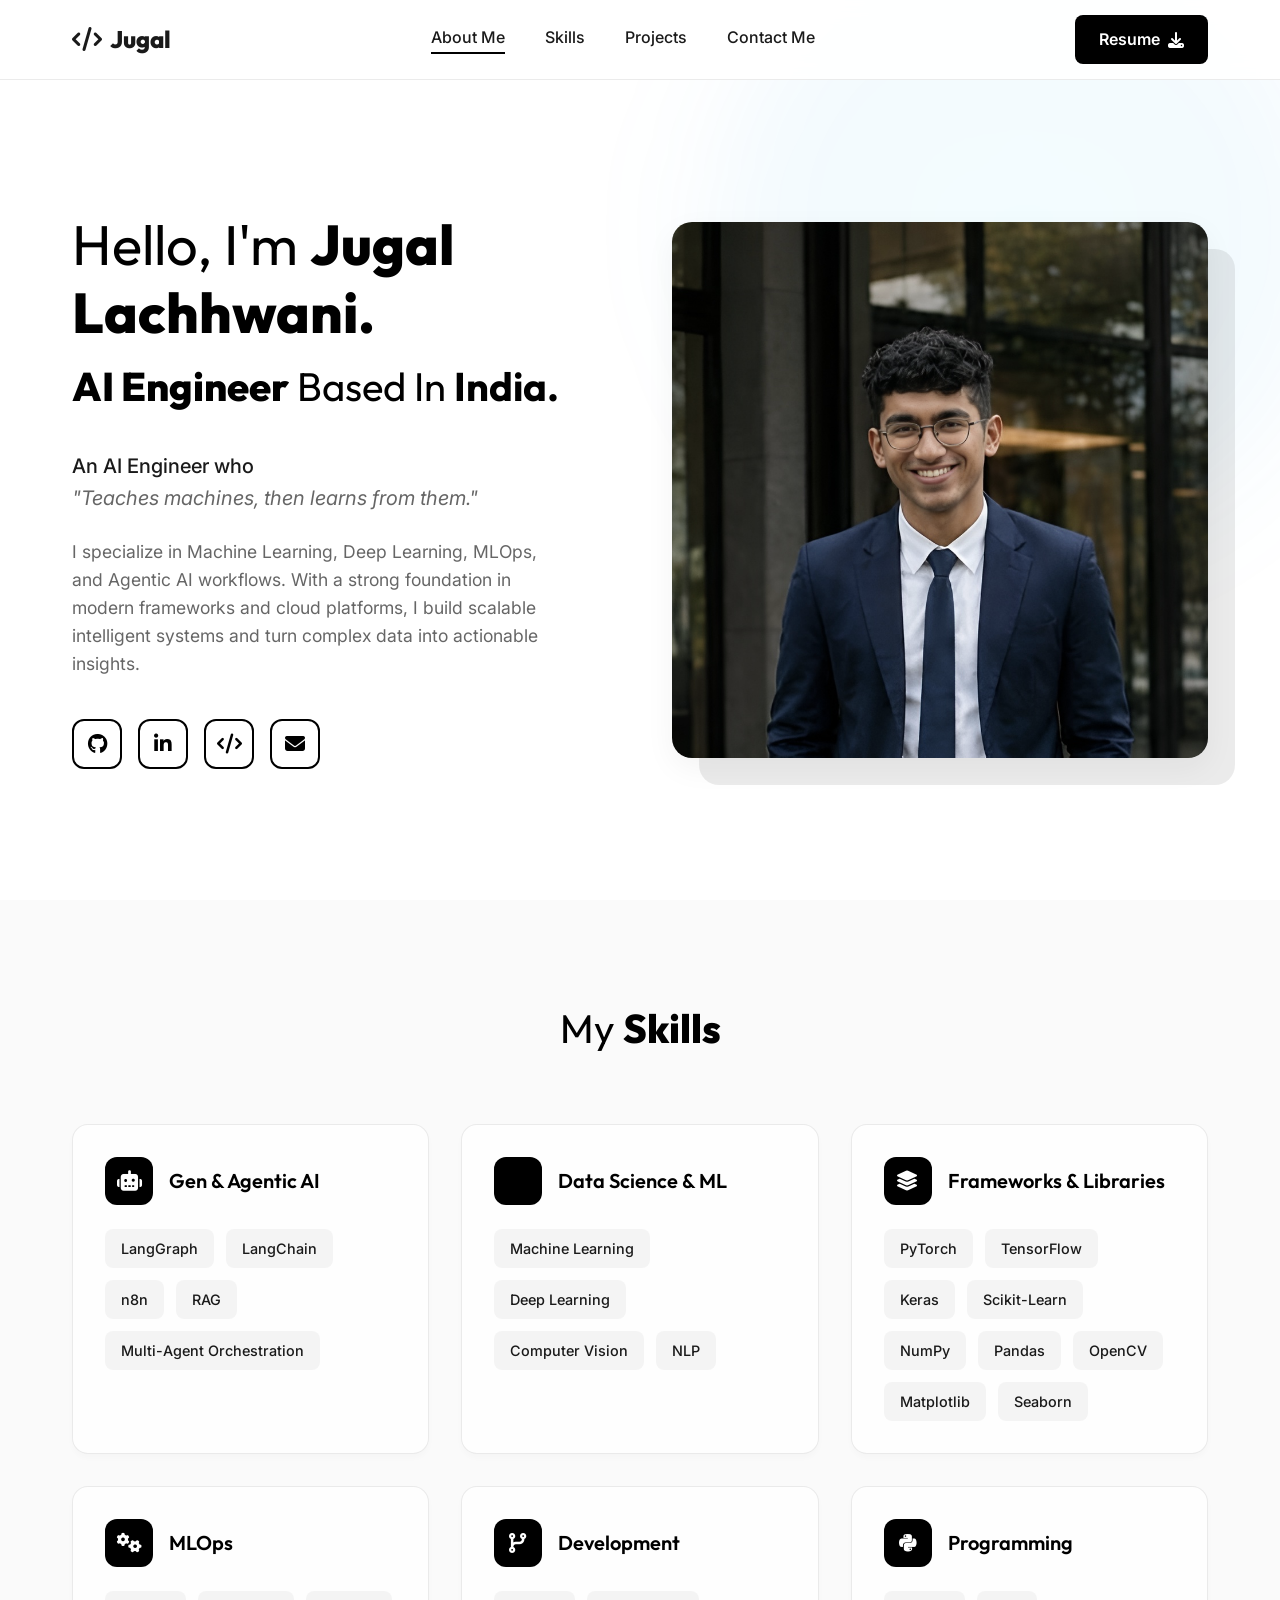
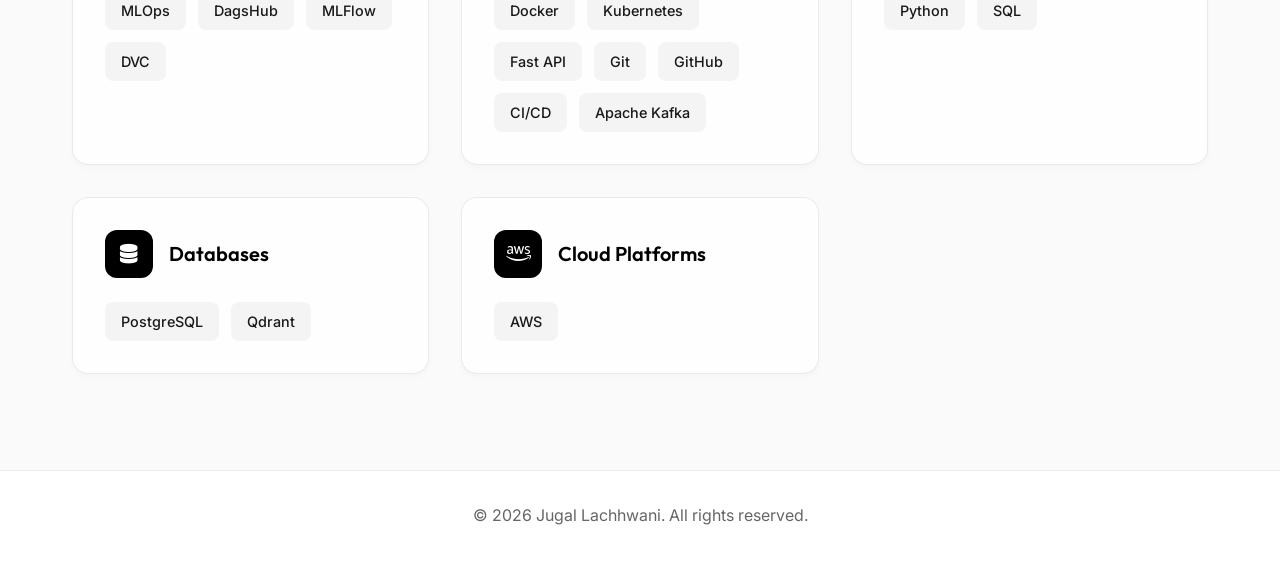
==== index.html @ 7730a002 "Built the first page" ====
<!DOCTYPE html>
<html lang="en">
<head>
    <meta charset="UTF-8">
    <meta name="viewport" content="width=device-width, initial-scale=1.0">
    <title>Jugal Lachhwani | AI Engineer</title>
    <meta name="description" content="Portfolio of Jugal Lachhwani, AI Engineer specializing in Machine Learning, Deep Learning, and Agentic AI.">
    <!-- Google Fonts -->
    <link rel="preconnect" href="https://fonts.googleapis.com">
    <link rel="preconnect" href="https://fonts.gstatic.com" crossorigin>
    <link href="https://fonts.googleapis.com/css2?family=Inter:wght@300;400;500;600;700&family=Outfit:wght@400;600;800&display=swap" rel="stylesheet">
    <!-- FontAwesome Icons -->
    <link rel="stylesheet" href="https://cdnjs.cloudflare.com/ajax/libs/font-awesome/6.4.0/css/all.min.css">
    <!-- Custom CSS -->
    <link rel="stylesheet" href="style.css">
</head>
<body>
    <!-- Navbar -->
    <nav class="navbar">
        <div class="container nav-container">
            <a href="#" class="logo">
                <i class="fa-solid fa-code"></i> Jugal
            </a>
            
            <div class="nav-links">
                <a href="#about" class="nav-link">About Me</a>
                <a href="#skills" class="nav-link">Skills</a>
                <a href="#projects" class="nav-link">Projects</a>
                <a href="#contact" class="nav-link">Contact Me</a>
            </div>
            
            <div class="nav-actions">
                <a href="#" class="btn btn-primary" id="resume-btn">
                    Resume <i class="fa-solid fa-download"></i>
                </a>
                <button class="mobile-menu-btn">
                    <i class="fa-solid fa-bars"></i>
                </button>
            </div>
        </div>
    </nav>

    <!-- Mobile Menu Overlay -->
    <div class="mobile-menu">
        <button class="close-menu-btn"><i class="fa-solid fa-times"></i></button>
        <a href="#about" class="mobile-link">About Me</a>
        <a href="#skills" class="mobile-link">Skills</a>
        <a href="#projects" class="mobile-link">Projects</a>
        <a href="#contact" class="mobile-link">Contact Me</a>
        <a href="#" class="btn btn-primary mobile-resume">Resume <i class="fa-solid fa-download"></i></a>
    </div>

    <!-- Hero Section -->
    <section id="about" class="hero">
        <div class="container hero-container">
            <div class="hero-content">
                <h1 class="hero-title">
                    Hello, I'm <span class="highlight-text">Jugal Lachhwani.</span>
                </h1>
                <h2 class="hero-subtitle">
                    <span class="role">AI Engineer</span> Based In <strong>India.</strong>
                </h2>
                
                <p class="hero-hook">
                    An AI Engineer who <br/>
                    <span class="quote">"Teaches machines, then learns from them."</span>
                </p>
                
                <p class="hero-description">
                    I specialize in Machine Learning, Deep Learning, MLOps, and Agentic AI workflows. With a strong foundation in modern frameworks and cloud platforms, I build scalable intelligent systems and turn complex data into actionable insights.
                </p>
                
                <div class="social-links">
                    <a href="https://github.com/Jugal-lachhwani" target="_blank" class="social-icon" aria-label="GitHub">
                        <i class="fa-brands fa-github"></i>
                    </a>
                    <a href="https://www.linkedin.com/in/jugal-lachhwani-823752284/" target="_blank" class="social-icon" aria-label="LinkedIn">
                        <i class="fa-brands fa-linkedin-in"></i>
                    </a>
                    <a href="https://leetcode.com/u/Jugal-lachhwani/" target="_blank" class="social-icon" aria-label="LeetCode">
                        <i class="fa-solid fa-code"></i>
                    </a>
                    <a href="mailto:jugallachhwani15@gmail.com" class="social-icon" aria-label="Email">
                        <i class="fa-solid fa-envelope"></i>
                    </a>
                </div>
            </div>
            
            <div class="hero-image-wrapper">
                <div class="image-backdrop"></div>
                <img src="assets/hero_image.jpeg" alt="Jugal Lachhwani - AI Engineer" class="hero-image">
                <div class="decorative-element decoration-1"></div>
                <div class="decorative-element decoration-2"></div>
            </div>
        </div>
    </section>

    <!-- Skills Section -->
    <section id="skills" class="skills">
        <div class="container">
            <h2 class="section-title">My <span>Skills</span></h2>
            
            <div class="skills-grid">
                <!-- Category 1: Gen & Agentic AI -->
                <div class="skill-category-card">
                    <div class="card-header">
                        <div class="icon-wrapper"><i class="fa-solid fa-robot"></i></div>
                        <h3>Gen & Agentic AI</h3>
                    </div>
                    <div class="skill-tags">
                        <span class="skill-tag">LangGraph</span>
                        <span class="skill-tag">LangChain</span>
                        <span class="skill-tag">n8n</span>
                        <span class="skill-tag">RAG</span>
                        <span class="skill-tag">Multi-Agent Orchestration</span>
                    </div>
                </div>

                <!-- Category 2: Data Science -->
                <div class="skill-category-card">
                    <div class="card-header">
                        <div class="icon-wrapper"><i class="fa-solid fa-chart-network"></i></div>
                        <h3>Data Science & ML</h3>
                    </div>
                    <div class="skill-tags">
                        <span class="skill-tag">Machine Learning</span>
                        <span class="skill-tag">Deep Learning</span>
                        <span class="skill-tag">Computer Vision</span>
                        <span class="skill-tag">NLP</span>
                    </div>
                </div>

                <!-- Category 3: Frameworks & Libraries -->
                <div class="skill-category-card">
                    <div class="card-header">
                        <div class="icon-wrapper"><i class="fa-solid fa-layer-group"></i></div>
                        <h3>Frameworks & Libraries</h3>
                    </div>
                    <div class="skill-tags">
                        <span class="skill-tag">PyTorch</span>
                        <span class="skill-tag">TensorFlow</span>
                        <span class="skill-tag">Keras</span>
                        <span class="skill-tag">Scikit-Learn</span>
                        <span class="skill-tag">NumPy</span>
                        <span class="skill-tag">Pandas</span>
                        <span class="skill-tag">OpenCV</span>
                        <span class="skill-tag">Matplotlib</span>
                        <span class="skill-tag">Seaborn</span>
                    </div>
                </div>

                <!-- Category 4: MLOps Tools -->
                <div class="skill-category-card">
                    <div class="card-header">
                        <div class="icon-wrapper"><i class="fa-solid fa-gears"></i></div>
                        <h3>MLOps</h3>
                    </div>
                    <div class="skill-tags">
                        <span class="skill-tag">MLOps</span>
                        <span class="skill-tag">DagsHub</span>
                        <span class="skill-tag">MLFlow</span>
                        <span class="skill-tag">DVC</span>
                    </div>
                </div>

                <!-- Category 5: Development -->
                <div class="skill-category-card">
                    <div class="card-header">
                        <div class="icon-wrapper"><i class="fa-solid fa-code-branch"></i></div>
                        <h3>Development</h3>
                    </div>
                    <div class="skill-tags">
                        <span class="skill-tag">Docker</span>
                        <span class="skill-tag">Kubernetes</span>
                        <span class="skill-tag">Fast API</span>
                        <span class="skill-tag">Git</span>
                        <span class="skill-tag">GitHub</span>
                        <span class="skill-tag">CI/CD</span>
                        <span class="skill-tag">Apache Kafka</span>
                    </div>
                </div>

                <!-- Category 6: Programming Languages -->
                <div class="skill-category-card">
                    <div class="card-header">
                        <div class="icon-wrapper"><i class="fa-brands fa-python"></i></div>
                        <h3>Programming</h3>
                    </div>
                    <div class="skill-tags">
                        <span class="skill-tag">Python</span>
                        <span class="skill-tag">SQL</span>
                    </div>
                </div>

                <!-- Category 7: Databases -->
                <div class="skill-category-card">
                    <div class="card-header">
                        <div class="icon-wrapper"><i class="fa-solid fa-database"></i></div>
                        <h3>Databases</h3>
                    </div>
                    <div class="skill-tags">
                        <span class="skill-tag">PostgreSQL</span>
                        <span class="skill-tag">Qdrant</span>
                    </div>
                </div>

                <!-- Category 8: Cloud Platforms -->
                <div class="skill-category-card">
                    <div class="card-header">
                        <div class="icon-wrapper"><i class="fa-brands fa-aws"></i></div>
                        <h3>Cloud Platforms</h3>
                    </div>
                    <div class="skill-tags">
                        <span class="skill-tag">AWS</span>
                    </div>
                </div>
            </div>
        </div>
    </section>

    <!-- Footer -->
    <footer class="footer">
        <div class="container">
            <p>&copy; 2026 Jugal Lachhwani. All rights reserved.</p>
        </div>
    </footer>

    <script src="script.js"></script>
</body>
</html>
---- style.css ----
:root {
    /* Colors */
    --bg-color: #ffffff;
    --text-primary: #1a1a1a;
    --text-secondary: #666666;
    --accent-color: #000000;
    --accent-hover: #333333;
    --card-bg: rgba(255, 255, 255, 0.7);
    --card-border: rgba(0, 0, 0, 0.08);
    --tag-bg: rgba(0, 0, 0, 0.04);
    --tag-hover-bg: #000000;
    --tag-hover-text: #ffffff;
    --highlight: #00d2ff;
    --highlight-secondary: #3a7bd5;

    /* Typography */
    --font-primary: 'Inter', sans-serif;
    --font-heading: 'Outfit', sans-serif;
    
    /* Layout */
    --max-width: 1200px;
    --nav-height: 80px;
    
    /* Effects */
    --transition-fast: 0.2s ease;
    --transition-normal: 0.3s cubic-bezier(0.4, 0, 0.2, 1);
    --shadow-sm: 0 4px 6px rgba(0, 0, 0, 0.02);
    --shadow-md: 0 10px 30px rgba(0, 0, 0, 0.05);
    --shadow-hover: 0 20px 40px rgba(0, 0, 0, 0.08);
}

/* Reset & Base Styles */
* {
    margin: 0;
    padding: 0;
    box-sizing: border-box;
}

html {
    scroll-behavior: smooth;
}

body {
    font-family: var(--font-primary);
    background-color: var(--bg-color);
    color: var(--text-primary);
    line-height: 1.6;
    overflow-x: hidden;
}

.container {
    max-width: var(--max-width);
    margin: 0 auto;
    padding: 0 2rem;
}

/* Typography Elements */
h1, h2, h3, h4, h5, h6 {
    font-family: var(--font-heading);
    color: var(--accent-color);
}

a {
    text-decoration: none;
    color: inherit;
    transition: var(--transition-fast);
}

ul {
    list-style: none;
}

/* Buttons */
.btn {
    display: inline-flex;
    align-items: center;
    justify-content: center;
    gap: 0.5rem;
    padding: 0.75rem 1.5rem;
    border-radius: 8px;
    font-weight: 600;
    cursor: pointer;
    transition: var(--transition-normal);
    border: none;
    font-family: var(--font-primary);
}

.btn-primary {
    background-color: var(--accent-color);
    color: white;
}

.btn-primary:hover {
    background-color: var(--accent-hover);
    transform: translateY(-2px);
    box-shadow: 0 10px 20px rgba(0, 0, 0, 0.1);
}

/* Navbar */
.navbar {
    position: fixed;
    top: 0;
    left: 0;
    width: 100%;
    height: var(--nav-height);
    background: rgba(255, 255, 255, 0.9);
    backdrop-filter: blur(10px);
    -webkit-backdrop-filter: blur(10px);
    z-index: 1000;
    border-bottom: 1px solid var(--card-border);
    transition: var(--transition-normal);
}

.navbar.scrolled {
    box-shadow: var(--shadow-sm);
}

.nav-container {
    display: flex;
    justify-content: space-between;
    align-items: center;
    height: 100%;
}

.logo {
    font-family: var(--font-heading);
    font-weight: 800;
    font-size: 1.5rem;
    display: flex;
    align-items: center;
    gap: 0.5rem;
}

.nav-links {
    display: flex;
    gap: 2.5rem;
}

.nav-link {
    font-weight: 500;
    position: relative;
    padding-bottom: 0.25rem;
}

.nav-link::after {
    content: '';
    position: absolute;
    bottom: 0;
    left: 0;
    width: 0;
    height: 2px;
    background-color: var(--accent-color);
    transition: var(--transition-normal);
}

.nav-link:hover::after,
.nav-link.active::after {
    width: 100%;
}

.nav-actions {
    display: flex;
    align-items: center;
    gap: 1rem;
}

.mobile-menu-btn {
    display: none;
    background: none;
    border: none;
    font-size: 1.5rem;
    cursor: pointer;
    color: var(--text-primary);
}

/* Mobile Menu */
.mobile-menu {
    position: fixed;
    top: 0;
    right: -100%;
    width: 300px;
    height: 100vh;
    background-color: var(--bg-color);
    box-shadow: -10px 0 30px rgba(0, 0, 0, 0.1);
    z-index: 1001;
    display: flex;
    flex-direction: column;
    padding: 5rem 2rem;
    transition: var(--transition-normal);
}

.mobile-menu.open {
    right: 0;
}

.close-menu-btn {
    position: absolute;
    top: 2rem;
    right: 2rem;
    background: none;
    border: none;
    font-size: 1.5rem;
    cursor: pointer;
    color: var(--text-primary);
}

.mobile-link {
    font-size: 1.25rem;
    font-weight: 600;
    padding: 1rem 0;
    border-bottom: 1px solid var(--card-border);
}

.mobile-resume {
    margin-top: 2rem;
    justify-content: center;
}

/* Hero Section */
.hero {
    padding-top: calc(var(--nav-height) + 4rem);
    padding-bottom: 4rem;
    min-height: 100vh;
    display: flex;
    align-items: center;
    position: relative;
    overflow: hidden;
}

/* Background gradient blob */
.hero::before {
    content: '';
    position: absolute;
    top: -10%;
    right: -5%;
    width: 50vw;
    height: 50vw;
    border-radius: 50%;
    background: radial-gradient(circle, rgba(0,210,255,0.05) 0%, rgba(58,123,213,0.05) 100%);
    z-index: -1;
    filter: blur(60px);
}

.hero-container {
    display: grid;
    grid-template-columns: 1fr 1fr;
    gap: 4rem;
    align-items: center;
}

.hero-title {
    font-size: 3.5rem;
    line-height: 1.2;
    margin-bottom: 0.5rem;
    font-weight: 400;
}

.highlight-text {
    font-weight: 800;
}

.hero-subtitle {
    font-size: 2.5rem;
    font-weight: 400;
    margin-bottom: 2rem;
}

.hero-subtitle .role {
    font-weight: 800;
}

.hero-hook {
    font-size: 1.25rem;
    font-weight: 500;
    margin-bottom: 1.5rem;
    color: var(--text-primary);
}

.hero-hook .quote {
    font-style: italic;
    color: var(--text-secondary);
    font-weight: 400;
}

.hero-description {
    color: var(--text-secondary);
    font-size: 1.1rem;
    margin-bottom: 2.5rem;
    max-width: 90%;
}

.social-links {
    display: flex;
    gap: 1rem;
}

.social-icon {
    display: flex;
    align-items: center;
    justify-content: center;
    width: 50px;
    height: 50px;
    border-radius: 12px;
    background-color: var(--bg-color);
    border: 2px solid var(--accent-color);
    color: var(--accent-color);
    font-size: 1.25rem;
    transition: var(--transition-normal);
}

.social-icon:hover {
    background-color: var(--accent-color);
    color: white;
    transform: translateY(-5px);
    box-shadow: var(--shadow-md);
}

.hero-image-wrapper {
    position: relative;
    width: 100%;
    padding-bottom: 100%; /* 1:1 Aspect Ratio */
    border-radius: 20px;
}

.image-backdrop {
    position: absolute;
    top: 5%;
    left: 5%;
    width: 100%;
    height: 100%;
    background-color: var(--card-border);
    border-radius: 20px;
    z-index: -1;
    transition: var(--transition-normal);
}

.hero-image {
    position: absolute;
    top: 0;
    left: 0;
    width: 100%;
    height: 100%;
    object-fit: cover;
    border-radius: 20px;
    box-shadow: var(--shadow-md);
    transition: var(--transition-normal);
    filter: grayscale(20%);
}

.hero-image-wrapper:hover .hero-image {
    transform: translate(-10px, -10px);
    filter: grayscale(0%);
}

.hero-image-wrapper:hover .image-backdrop {
    transform: translate(10px, 10px);
}

/* Skills Section */
.skills {
    padding: 6rem 0;
    background-color: #fafafa;
}

.section-title {
    text-align: center;
    font-size: 2.5rem;
    margin-bottom: 4rem;
    font-weight: 400;
}

.section-title span {
    font-weight: 800;
}

.skills-grid {
    display: grid;
    grid-template-columns: repeat(auto-fit, minmax(300px, 1fr));
    gap: 2rem;
}

.skill-category-card {
    background: var(--card-bg);
    border: 1px solid var(--card-border);
    border-radius: 16px;
    padding: 2rem;
    transition: var(--transition-normal);
    box-shadow: var(--shadow-sm);
}

.skill-category-card:hover {
    transform: translateY(-5px);
    box-shadow: var(--shadow-hover);
    border-color: rgba(0,0,0,0.15);
}

.card-header {
    display: flex;
    align-items: center;
    gap: 1rem;
    margin-bottom: 1.5rem;
}

.icon-wrapper {
    width: 48px;
    height: 48px;
    display: flex;
    align-items: center;
    justify-content: center;
    background-color: var(--accent-color);
    color: white;
    border-radius: 12px;
    font-size: 1.25rem;
}

.card-header h3 {
    font-size: 1.25rem;
    font-weight: 600;
}

.skill-tags {
    display: flex;
    flex-wrap: wrap;
    gap: 0.75rem;
}

.skill-tag {
    padding: 0.5rem 1rem;
    background-color: var(--tag-bg);
    border-radius: 8px;
    font-size: 0.9rem;
    font-weight: 500;
    color: var(--text-primary);
    transition: var(--transition-fast);
}

.skill-category-card:hover .skill-tag:hover {
    background-color: var(--tag-hover-bg);
    color: var(--tag-hover-text);
    transform: translateY(-2px);
}

/* Footer */
.footer {
    padding: 2rem 0;
    text-align: center;
    color: var(--text-secondary);
    border-top: 1px solid var(--card-border);
}

/* Responsive Design */
@media (max-width: 992px) {
    .hero-container {
        grid-template-columns: 1fr;
        text-align: center;
    }
    
    .hero-description {
        margin: 0 auto 2.5rem;
    }
    
    .social-links {
        justify-content: center;
    }
    
    .hero-image-wrapper {
        max-width: 500px;
        margin: 0 auto;
    }
    
    .hero-title {
        font-size: 3rem;
    }
    
    .hero-subtitle {
        font-size: 2rem;
    }
}

@media (max-width: 768px) {
    .nav-links, #resume-btn {
        display: none;
    }
    
    .mobile-menu-btn {
        display: block;
    }
    
    .hero-title {
        font-size: 2.5rem;
    }
    
    .hero-subtitle {
        font-size: 1.75rem;
    }
}

/* Animations */
@keyframes fadeInUp {
    from {
        opacity: 0;
        transform: translateY(20px);
    }
    to {
        opacity: 1;
        transform: translateY(0);
    }
}

.animate-up {
    animation: fadeInUp 0.8s ease forwards;
    opacity: 0;
}

.delay-1 { animation-delay: 0.1s; }
.delay-2 { animation-delay: 0.2s; }
.delay-3 { animation-delay: 0.3s; }
.delay-4 { animation-delay: 0.4s; }
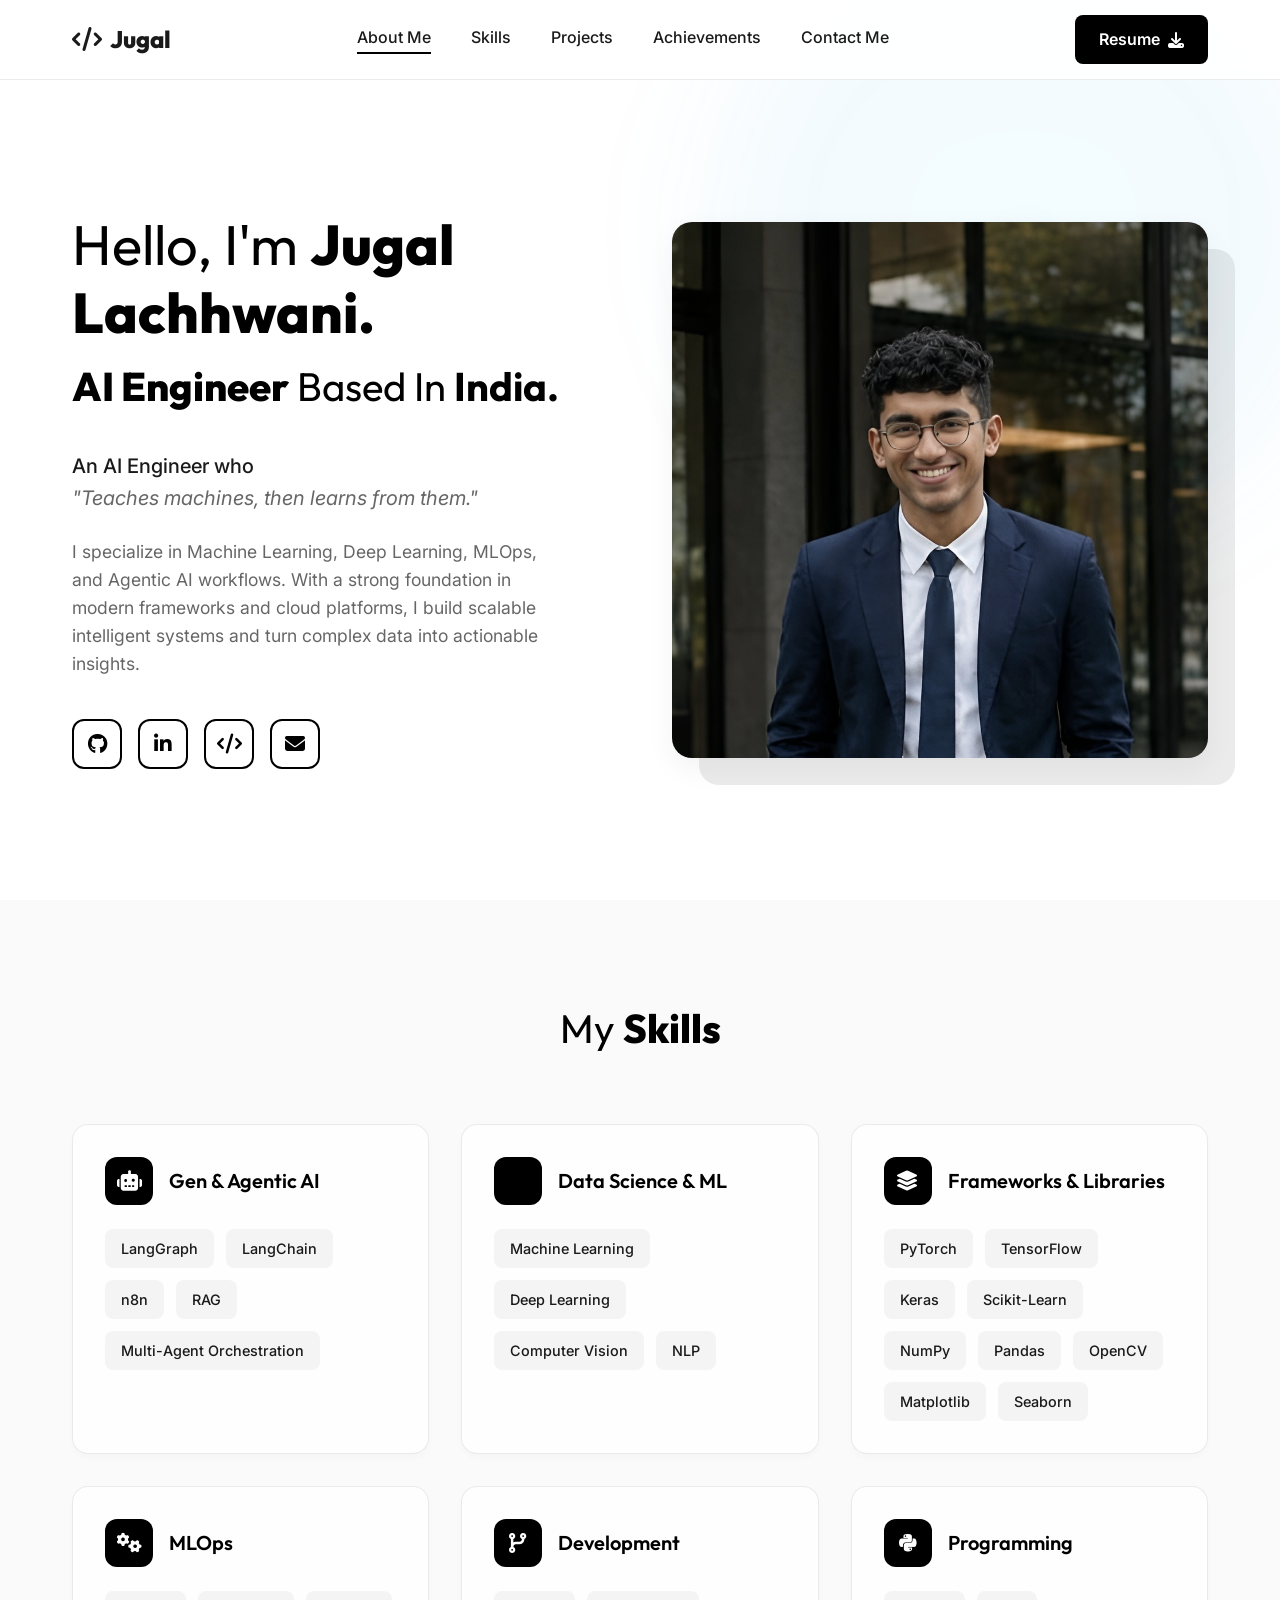
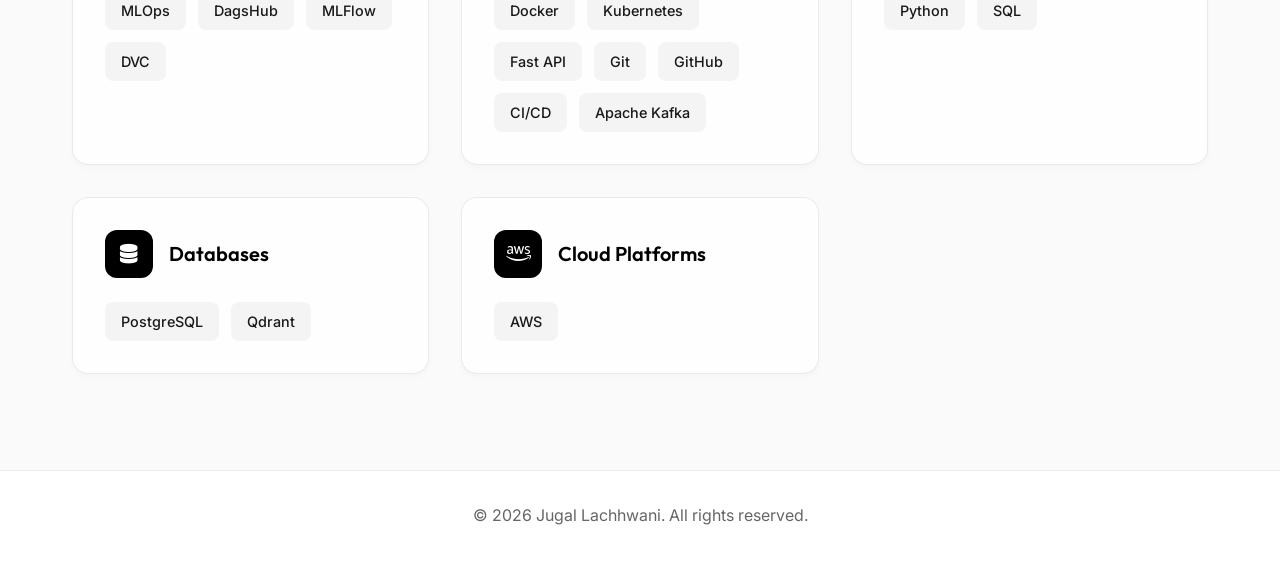
==== commit 2cb7f397: "Making the Achivements page" ====
--- a/index.html
+++ b/index.html
@@ -25,7 +25,8 @@
             <div class="nav-links">
                 <a href="#about" class="nav-link">About Me</a>
                 <a href="#skills" class="nav-link">Skills</a>
-                <a href="#projects" class="nav-link">Projects</a>
+                <a href="projects.html" class="nav-link">Projects</a>
+                <a href="achievements.html" class="nav-link">Achievements</a>
                 <a href="#contact" class="nav-link">Contact Me</a>
             </div>
             
@@ -45,7 +46,8 @@
         <button class="close-menu-btn"><i class="fa-solid fa-times"></i></button>
         <a href="#about" class="mobile-link">About Me</a>
         <a href="#skills" class="mobile-link">Skills</a>
-        <a href="#projects" class="mobile-link">Projects</a>
+        <a href="projects.html" class="mobile-link">Projects</a>
+        <a href="achievements.html" class="mobile-link">Achievements</a>
         <a href="#contact" class="mobile-link">Contact Me</a>
         <a href="#" class="btn btn-primary mobile-resume">Resume <i class="fa-solid fa-download"></i></a>
     </div>
--- a/style.css
+++ b/style.css
@@ -516,3 +516,189 @@
 .delay-2 { animation-delay: 0.2s; }
 .delay-3 { animation-delay: 0.3s; }
 .delay-4 { animation-delay: 0.4s; }
+
+/* Projects & Learning Pages */
+.projects-page-section {
+    padding: calc(var(--nav-height) + 4rem) 0 4rem;
+    background-color: var(--bg-color);
+}
+
+.learning-section {
+    padding: 6rem 0 4rem;
+    background-color: #fafafa;
+}
+
+.projects-grid {
+    display: grid;
+    grid-template-columns: repeat(auto-fill, minmax(280px, 1fr));
+    gap: 1.5rem;
+}
+
+.project-card {
+    display: block;
+    background: var(--card-bg);
+    border: 1px solid var(--card-border);
+    border-radius: 16px;
+    padding: 1.5rem;
+    transition: var(--transition-normal);
+    box-shadow: var(--shadow-sm);
+    text-decoration: none;
+    color: inherit;
+    position: relative;
+    overflow: hidden;
+}
+
+.project-card:hover {
+    transform: translateY(-5px);
+    box-shadow: var(--shadow-hover);
+    border-color: rgba(0,0,0,0.15);
+}
+
+.project-card::before {
+    content: '';
+    position: absolute;
+    top: 0;
+    left: 0;
+    width: 100%;
+    height: 4px;
+    background: linear-gradient(90deg, var(--highlight), var(--highlight-secondary));
+    opacity: 0;
+    transition: var(--transition-normal);
+}
+
+.project-card:hover::before {
+    opacity: 1;
+}
+
+.project-card .icon-wrapper {
+    width: 40px;
+    height: 40px;
+    margin-bottom: 1rem;
+    background-color: var(--tag-bg);
+    color: var(--accent-color);
+    transition: var(--transition-normal);
+}
+
+.project-card:hover .icon-wrapper {
+    background-color: var(--accent-color);
+    color: white;
+}
+
+.project-card h3 {
+    font-size: 1.1rem;
+    font-weight: 600;
+    margin-bottom: 0.5rem;
+}
+
+.project-card p {
+    font-size: 0.9rem;
+    color: var(--text-secondary);
+}
+
+.leetcode-card {
+    border: 2px solid #ffa116;
+}
+
+.leetcode-card .icon-wrapper {
+    background-color: #ffa116;
+    color: white;
+}
+
+.leetcode-card:hover .icon-wrapper {
+    background-color: #e58d10;
+}
+
+/* Achievements Page */
+.achievements-section {
+    padding: calc(var(--nav-height) + 4rem) 0 4rem;
+    background-color: var(--bg-color);
+}
+
+.achievements-container {
+    display: flex;
+    flex-direction: column;
+    gap: 3rem;
+}
+
+.achievement-card {
+    display: flex;
+    background: var(--card-bg);
+    border: 1px solid var(--card-border);
+    border-radius: 20px;
+    overflow: hidden;
+    transition: var(--transition-normal);
+    box-shadow: var(--shadow-sm);
+    min-height: 250px;
+}
+
+.achievement-card:hover {
+    transform: translateY(-5px);
+    box-shadow: var(--shadow-hover);
+    border-color: rgba(0,0,0,0.15);
+}
+
+.achievement-card.reverse {
+    flex-direction: row-reverse;
+}
+
+.achievement-image {
+    flex: 0 0 40%;
+    position: relative;
+    overflow: hidden;
+}
+
+.achievement-image img {
+    width: 100%;
+    height: 100%;
+    object-fit: cover;
+    transition: var(--transition-normal);
+}
+
+.achievement-card:hover .achievement-image img {
+    transform: scale(1.05);
+}
+
+.achievement-content {
+    flex: 1;
+    padding: 2.5rem;
+    display: flex;
+    flex-direction: column;
+    justify-content: center;
+}
+
+.achievement-content h3 {
+    font-size: 1.5rem;
+    font-weight: 700;
+    margin-bottom: 1rem;
+    color: var(--accent-color);
+}
+
+.achievement-content p {
+    font-size: 1.05rem;
+    color: var(--text-secondary);
+    line-height: 1.7;
+}
+
+/* Fallback for no image */
+.achievement-card.no-image .achievement-image {
+    display: flex;
+    align-items: center;
+    justify-content: center;
+    background: linear-gradient(135deg, var(--highlight), var(--highlight-secondary));
+    color: white;
+    font-size: 4rem;
+}
+
+@media (max-width: 768px) {
+    .achievement-card, .achievement-card.reverse {
+        flex-direction: column;
+    }
+    
+    .achievement-image {
+        height: 200px;
+    }
+    
+    .achievement-content {
+        padding: 1.5rem;
+    }
+}
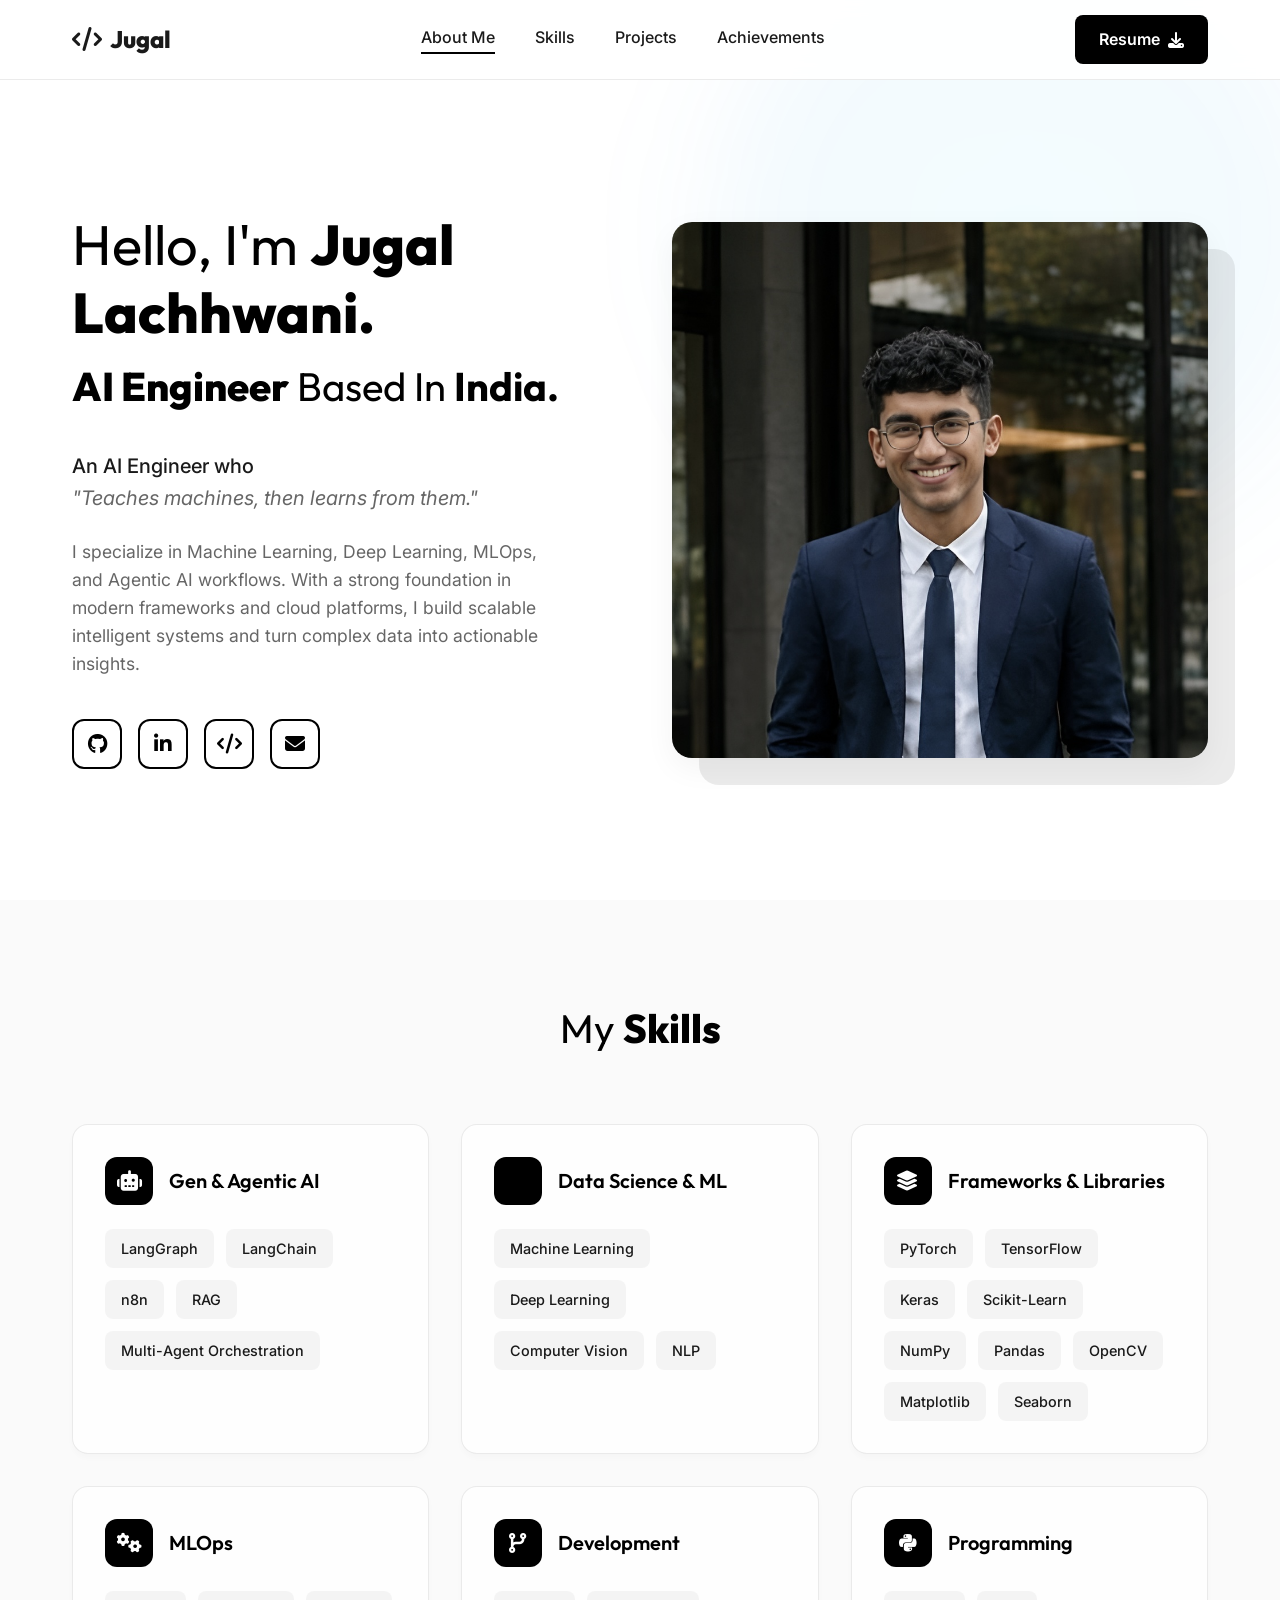
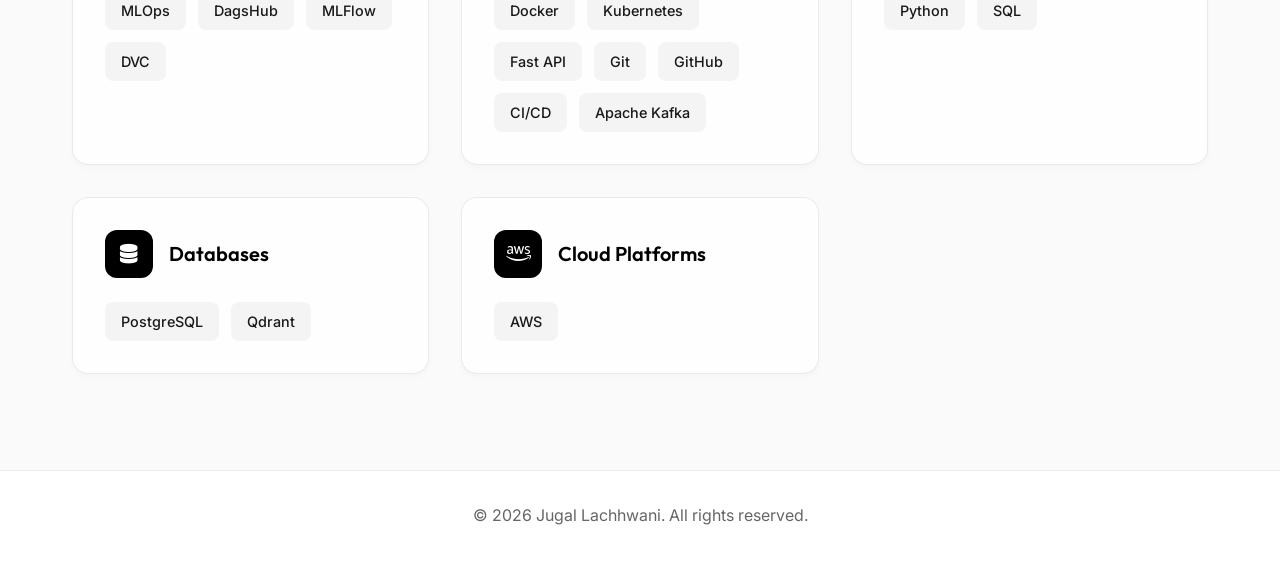
==== commit 2b853e2e: "Making the UI changes in achivements" ====
--- a/index.html
+++ b/index.html
@@ -27,11 +27,10 @@
                 <a href="#skills" class="nav-link">Skills</a>
                 <a href="projects.html" class="nav-link">Projects</a>
                 <a href="achievements.html" class="nav-link">Achievements</a>
-                <a href="#contact" class="nav-link">Contact Me</a>
             </div>
             
             <div class="nav-actions">
-                <a href="#" class="btn btn-primary" id="resume-btn">
+                <a href="assets/cv/jugal_lachhwani_cv.pdf" target="_blank" class="btn btn-primary" id="resume-btn">
                     Resume <i class="fa-solid fa-download"></i>
                 </a>
                 <button class="mobile-menu-btn">
@@ -48,8 +47,7 @@
         <a href="#skills" class="mobile-link">Skills</a>
         <a href="projects.html" class="mobile-link">Projects</a>
         <a href="achievements.html" class="mobile-link">Achievements</a>
-        <a href="#contact" class="mobile-link">Contact Me</a>
-        <a href="#" class="btn btn-primary mobile-resume">Resume <i class="fa-solid fa-download"></i></a>
+        <a href="assets/cv/jugal_lachhwani_cv.pdf" target="_blank" class="btn btn-primary mobile-resume">Resume <i class="fa-solid fa-download"></i></a>
     </div>
 
     <!-- Hero Section -->
--- a/style.css
+++ b/style.css
@@ -622,13 +622,16 @@
 
 .achievement-card {
     display: flex;
+    flex-direction: row;
+    align-items: stretch;
     background: var(--card-bg);
     border: 1px solid var(--card-border);
-    border-radius: 20px;
+    border-radius: 24px;
     overflow: hidden;
     transition: var(--transition-normal);
     box-shadow: var(--shadow-sm);
-    min-height: 250px;
+    height: 300px;
+    width: 100%;
 }
 
 .achievement-card:hover {
@@ -637,12 +640,8 @@
     border-color: rgba(0,0,0,0.15);
 }
 
-.achievement-card.reverse {
-    flex-direction: row-reverse;
-}
-
 .achievement-image {
-    flex: 0 0 40%;
+    flex: 0 0 45%;
     position: relative;
     overflow: hidden;
 }
@@ -651,6 +650,7 @@
     width: 100%;
     height: 100%;
     object-fit: cover;
+    display: block;
     transition: var(--transition-normal);
 }
 
@@ -660,7 +660,7 @@
 
 .achievement-content {
     flex: 1;
-    padding: 2.5rem;
+    padding: 2.5rem 3rem;
     display: flex;
     flex-direction: column;
     justify-content: center;
@@ -690,8 +690,9 @@
 }
 
 @media (max-width: 768px) {
-    .achievement-card, .achievement-card.reverse {
+    .achievement-card {
         flex-direction: column;
+        height: auto;
     }
     
     .achievement-image {
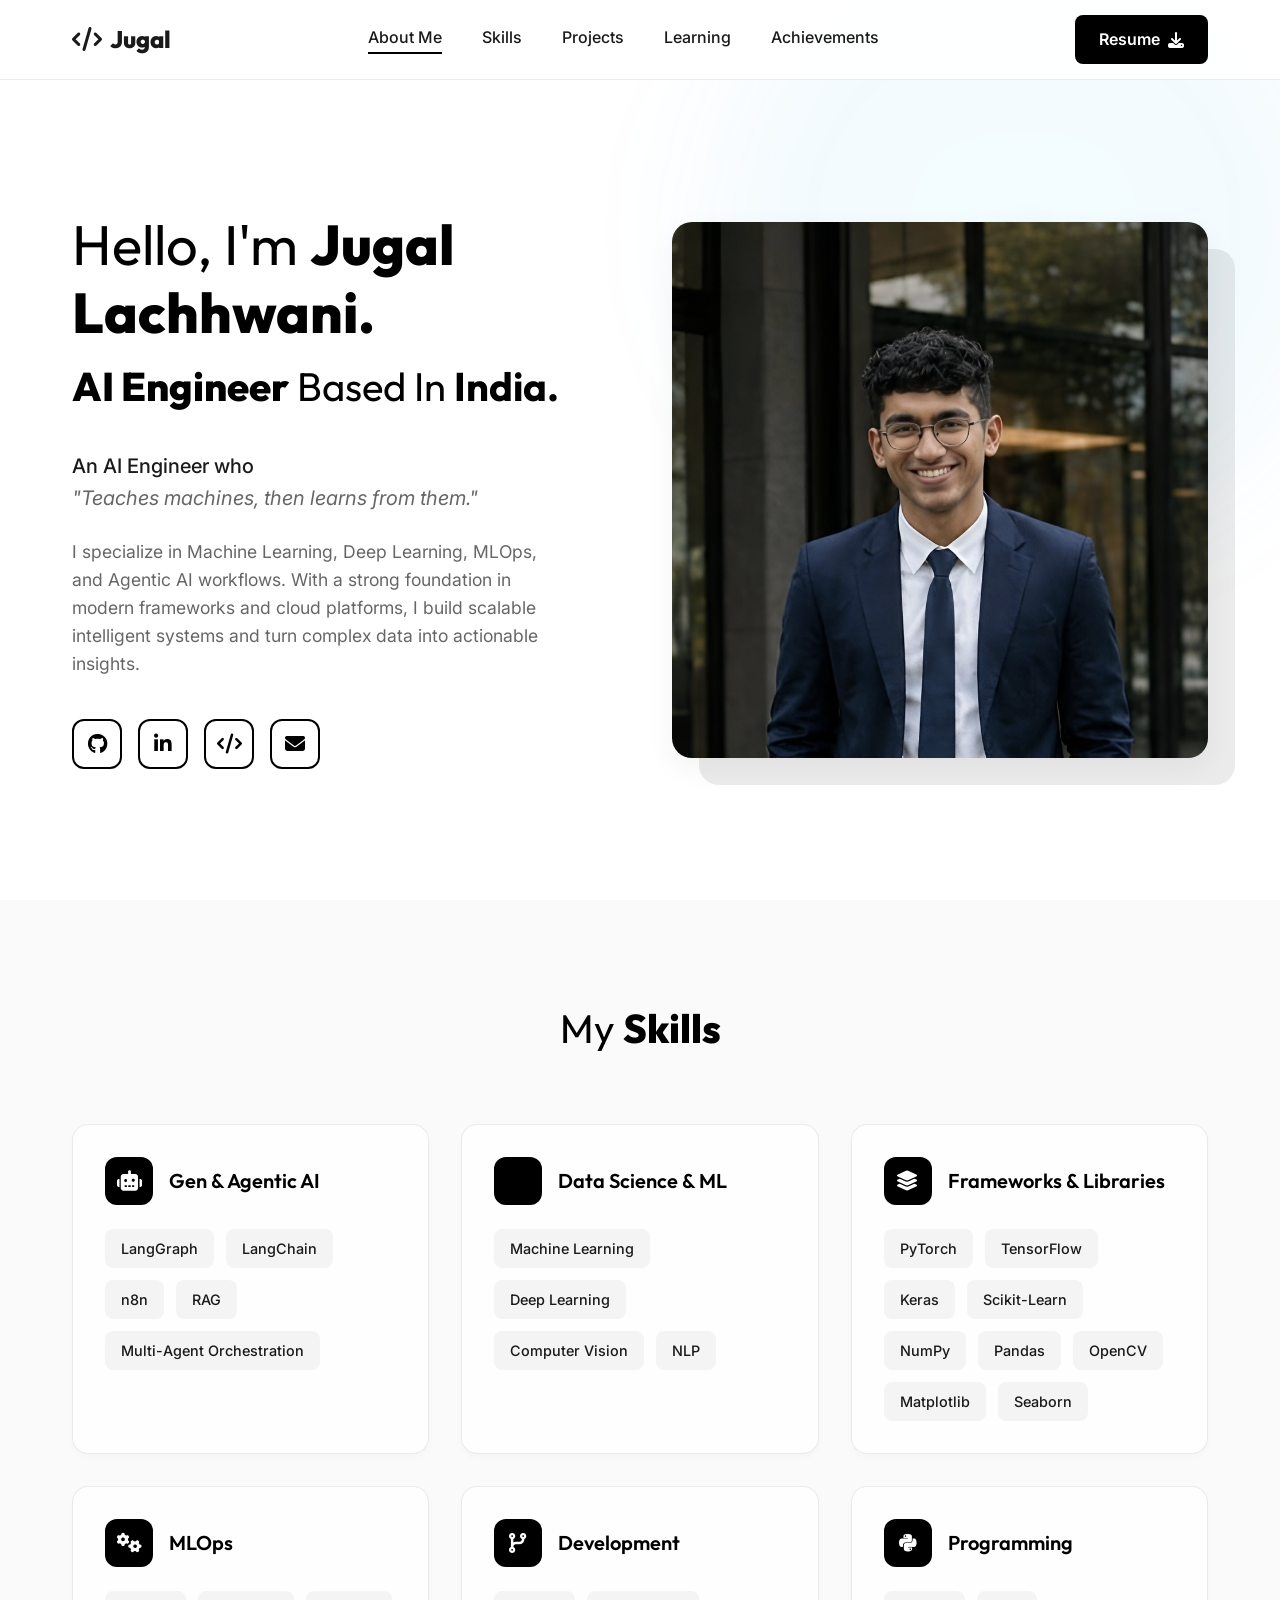
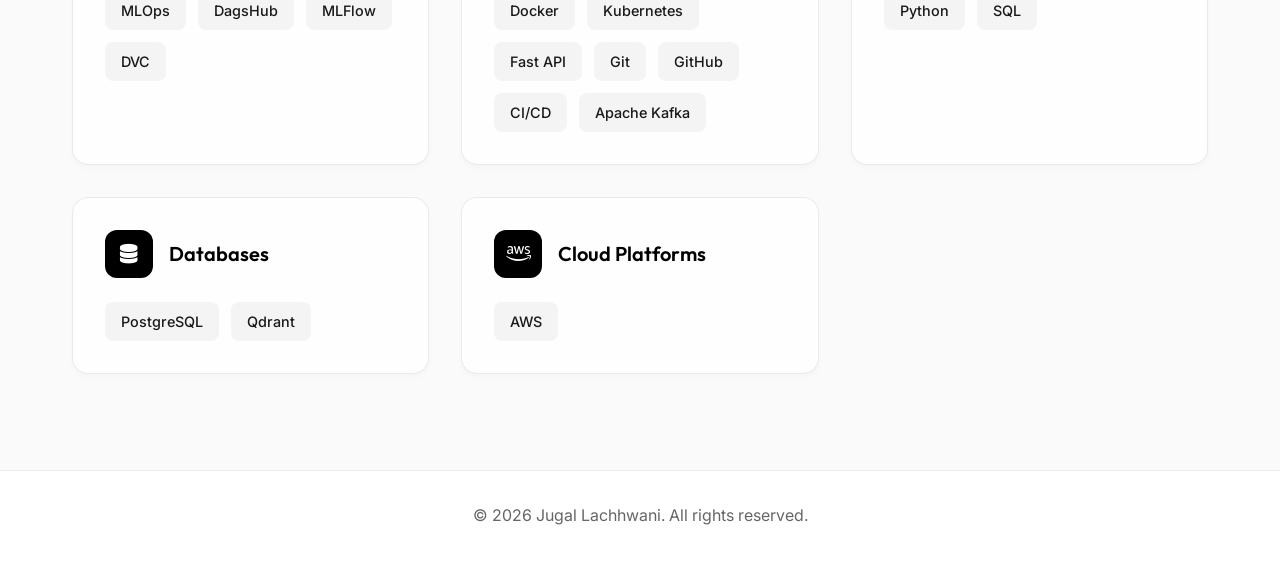
==== commit 3a819f6c: "settings learnings" ====
--- a/index.html
+++ b/index.html
@@ -26,6 +26,7 @@
                 <a href="#about" class="nav-link">About Me</a>
                 <a href="#skills" class="nav-link">Skills</a>
                 <a href="projects.html" class="nav-link">Projects</a>
+                <a href="projects.html#learning" class="nav-link">Learning</a>
                 <a href="achievements.html" class="nav-link">Achievements</a>
             </div>
             
@@ -46,6 +47,7 @@
         <a href="#about" class="mobile-link">About Me</a>
         <a href="#skills" class="mobile-link">Skills</a>
         <a href="projects.html" class="mobile-link">Projects</a>
+        <a href="projects.html#learning" class="mobile-link">Learning</a>
         <a href="achievements.html" class="mobile-link">Achievements</a>
         <a href="assets/cv/jugal_lachhwani_cv.pdf" target="_blank" class="btn btn-primary mobile-resume">Resume <i class="fa-solid fa-download"></i></a>
     </div>
